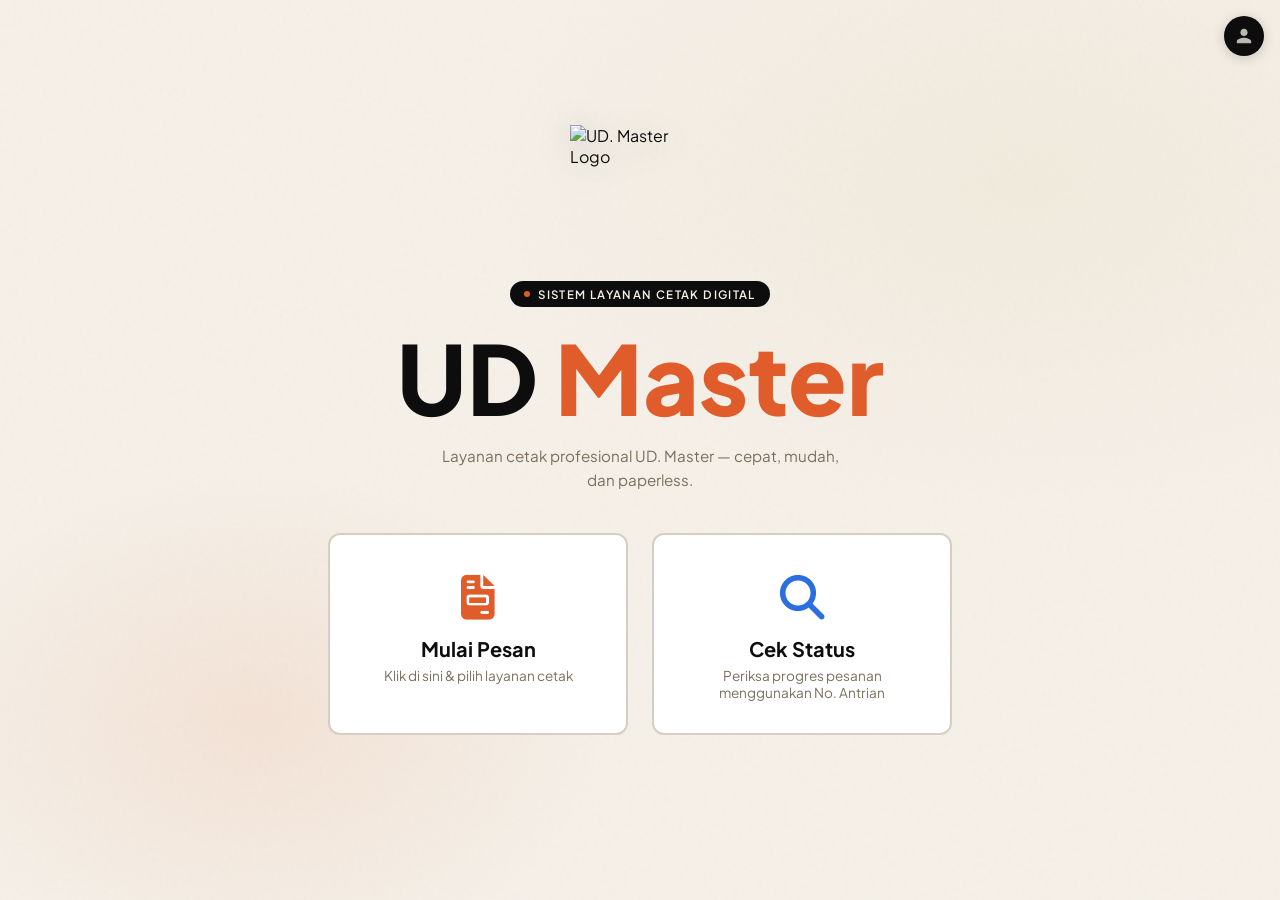
==== index.html @ c4a5b468 "Initial commit - Proyek yang Benar" ====
<!DOCTYPE html>
<html lang="id">
<head>
  <meta charset="UTF-8" />
  <meta name="viewport" content="width=device-width, initial-scale=1.0"/>
  <title>UD-Master</title>
  <link href="https://fonts.googleapis.com/css2?family=Plus+Jakarta+Sans:ital,wght@0,300;0,400;0,500;0,600;0,700;0,800;1,400&display=swap" rel="stylesheet"/>
  <link rel="stylesheet" href="assets/shared.css" />
  <link rel="stylesheet" href="https://cdnjs.cloudflare.com/ajax/libs/font-awesome/6.4.0/css/all.min.css" />
  <style>
    body {
      display: flex; flex-direction: column;
      align-items: center; justify-content: center;
      min-height: 100vh; overflow-y: auto;
      padding: 2.5rem 1.25rem 3rem;
      background:
        radial-gradient(ellipse 70% 60% at 80% 20%, #e8dfc855 0%, transparent 60%),
        radial-gradient(ellipse 50% 50% at 20% 80%, #e05c2a18 0%, transparent 55%),
        var(--paper);
    }
    .landing-logo {
      width: 140px; height: 140px; object-fit: contain;
      margin-bottom: 1rem;
      animation: fadeDown .5s ease both;
      filter: drop-shadow(0 4px 16px rgba(13,13,13,.18));
    }
    .landing-badge {
      display: inline-flex; align-items: center; gap: .5rem;
      background: var(--ink); color: var(--paper);
      font-size: .72rem; font-weight: 600;
      letter-spacing: .12em; text-transform: uppercase;
      padding: .35rem .9rem; border-radius: 999px;
      margin-bottom: 1.25rem;
      animation: fadeDown .6s .05s ease both;
    }
    .landing-badge span { width: 6px; height: 6px; background: var(--accent); border-radius: 50%; display: inline-block; }
    .landing-title {
      font-size: clamp(1.8rem, 10vw, 6rem);
      font-weight: 800; line-height: 1.05;
      text-align: center; margin-bottom: 1rem;
      animation: fadeDown .6s .1s ease both;
      width: 100%; padding: 0 1rem; word-break: break-word;
    }
    .landing-title em { color: var(--accent); font-style: normal; }
    .landing-sub {
      color: var(--muted); font-size: .95rem; text-align: center;
      max-width: 420px; line-height: 1.6; margin-bottom: 2.5rem;
      animation: fadeDown .6s .2s ease both; padding: 0 .5rem;
    }
    .customer-card {
      background: var(--white); border: 2px solid var(--border);
      border-radius: var(--r); padding: 2rem 2.5rem;
      cursor: pointer; transition: all .25s; text-align: center;
      max-width: 300px; width: 100%;
      position: relative; overflow: hidden;
      animation: fadeDown .6s .3s ease both;
    }
    .customer-card::after {
      content: ''; position: absolute; bottom: 0; left: 0; right: 0;
      height: 4px; background: var(--accent);
      transform: scaleX(0); transition: transform .3s;
    }
    .customer-card:hover { transform: translateY(-4px); box-shadow: var(--shadow); border-color: transparent; }
    .customer-card:hover::after { transform: scaleX(1); }
    .customer-card:active { transform: scale(0.98); }
    .customer-card .role-icon { font-size: 2.8rem; margin-bottom: .75rem; display: block; }
    .customer-card h3 { font-size: 1.25rem; font-weight: 700; margin-bottom: .4rem; }
    .customer-card p  { font-size: .85rem; color: var(--muted); }
  </style>
</head>
<body>

<!-- ADMIN FLOAT BUTTON -->
<button class="admin-float-btn" id="admin-float-btn" onclick="window.location.href='admin.html'" title="Admin" style="display:flex;">
  <svg viewBox="0 0 24 24" xmlns="http://www.w3.org/2000/svg">
    <path d="M12 12c2.7 0 4.8-2.1 4.8-4.8S14.7 2.4 12 2.4 7.2 4.5 7.2 7.2 9.3 12 12 12zm0 2.4c-3.2 0-9.6 1.6-9.6 4.8v2.4h19.2v-2.4c0-3.2-6.4-4.8-9.6-4.8z"/>
  </svg>
</button>

<img class="landing-logo" id="landing-logo" src="assets/Logo.png" alt="UD. Master Logo" />

<div class="landing-badge"><span></span> Sistem Layanan Cetak Digital</div>

<h1 class="landing-title">UD<em> Master</em></h1>

<p class="landing-sub">Layanan cetak profesional UD. Master — cepat, mudah, dan paperless.</p>

<div style="display:flex; gap:1.5rem; flex-wrap:wrap; justify-content:center; width:100%; max-width:640px; margin-bottom: 2rem;">
  <div class="customer-card" onclick="window.location.href='form1.html'">
    <span class="role-icon" style="color:var(--accent);"><i class="fa-solid fa-file-invoice"></i></span>
    <h3>Mulai Pesan</h3>
    <p>Klik di sini &amp; pilih layanan cetak</p>
  </div>
  <div class="customer-card" onclick="window.location.href='cek_status.html'">
    <span class="role-icon" style="color:var(--accent2);"><i class="fa-solid fa-magnifying-glass"></i></span>
    <h3>Cek Status</h3>
    <p>Periksa progres pesanan menggunakan No. Antrian</p>
  </div>
</div>

<script src="assets/shared.js"></script>
<script>
  // Set logo from shared constant
  document.getElementById('landing-logo').src = 'assets/Logo.png';
  // Bersihkan state lama kalau user mulai dari awal
  clearState();
</script>
</body>
</html>
---- assets/shared.css ----
/* ════════════════════════════════════════
   UD_MASTER — SHARED STYLES
   ════════════════════════════════════════ */
*, *::before, *::after { box-sizing: border-box; margin: 0; padding: 0; }
:root {
  --ink:    #0d0d0d;
  --paper:  #f5f0e8;
  --cream:  #ede8da;
  --accent: #e05c2a;
  --accent2:#2a6ee0;
  --muted:  #7a7060;
  --white:  #ffffff;
  --success:#1a9e5c;
  --border: #d4cfc0;
  --shadow: 0 4px 24px rgba(13,13,13,.10);
  --r: 12px;
}
html { scroll-behavior: smooth; }
body {
  font-family: 'Plus Jakarta Sans', sans-serif;
  background: var(--paper);
  color: var(--ink);
  min-height: 100vh;
  overflow-x: hidden;
}
body::before {
  content: '';
  position: fixed; inset: 0;
  background-image: url("data:image/svg+xml,%3Csvg viewBox='0 0 200 200' xmlns='http://www.w3.org/2000/svg'%3E%3Cfilter id='n'%3E%3CfeTurbulence type='fractalNoise' baseFrequency='0.9' numOctaves='4' stitchTiles='stitch'/%3E%3C/filter%3E%3Crect width='100%25' height='100%25' filter='url(%23n)' opacity='0.03'/%3E%3C/svg%3E");
  pointer-events: none; z-index: 0;
}
h1, h2, h3, .brand { font-family: 'Plus Jakarta Sans', sans-serif; }

/* ── HEADER ── */
.form-header {
  background: var(--ink);
  padding: 1rem 1.25rem;
  display: flex; align-items: center; justify-content: space-between;
  position: sticky; top: 0; z-index: 10;
}
.form-header .header-left { display: flex; align-items: center; gap: .75rem; }
.form-header .header-logo { width: 32px; height: 32px; object-fit: contain; }
.form-header .brand { color: var(--paper); font-size: 1.2rem; font-weight: 800; }
.form-header .brand span { color: var(--accent); }

/* Step indicator */
.step-indicator { display: flex; gap: .5rem; align-items: center; }
.step-dot {
  width: 8px; height: 8px; border-radius: 50%;
  background: rgba(245,240,232,.3);
  transition: all .3s;
}
.step-dot.active { background: var(--accent); width: 24px; border-radius: 4px; }
.step-dot.done   { background: var(--success); }

/* ── FORM BODY ── */
.form-body {
  flex: 1; padding: 1.5rem 1.25rem;
  max-width: 560px; width: 100%; margin: 0 auto;
}
@media (min-width: 480px) { .form-body { padding: 2rem; } }

.section-tag {
  font-size: .7rem; font-weight: 700;
  letter-spacing: .14em; text-transform: uppercase;
  color: var(--accent); margin-bottom: .5rem;
}
.section-title {
  font-size: 1.6rem; font-weight: 800;
  margin-bottom: 1.5rem; line-height: 1.1;
}

/* ── FIELDS ── */
.field { margin-bottom: 1.3rem; }
.field label {
  display: block; font-size: .82rem; font-weight: 500;
  color: var(--muted); margin-bottom: .45rem; letter-spacing: .03em;
}
.field input, .field select, .field textarea {
  width: 100%; background: var(--white);
  border: 2px solid var(--border); border-radius: 10px;
  padding: .85rem 1rem; font-family: 'Plus Jakarta Sans', sans-serif;
  font-size: .95rem; color: var(--ink);
  transition: border-color .2s, box-shadow .2s;
  appearance: none; outline: none;
}
.field input:focus, .field select:focus, .field textarea:focus {
  border-color: var(--accent);
  box-shadow: 0 0 0 4px rgba(224,92,42,.12);
}
.field textarea { resize: vertical; min-height: 90px; }

.select-wrap { position: relative; }
.select-wrap::after {
  content: '▾'; position: absolute; right: 1rem; top: 50%;
  transform: translateY(-50%); color: var(--muted);
  pointer-events: none; font-size: .85rem;
}

/* ── SERVICE CARDS ── */
.service-cards { display: grid; grid-template-columns: 1fr 1fr; gap: .85rem; }
.service-card {
  background: var(--white); border: 2px solid var(--border);
  border-radius: 12px; padding: 1.2rem 1rem;
  cursor: pointer; text-align: center; transition: all .2s;
  position: relative; user-select: none;
}
.service-card input[type="radio"] { position: absolute; opacity: 0; width: 0; height: 0; }
.service-card .svc-icon { font-size: 2rem; display: block; margin-bottom: .5rem; }
.service-card .svc-name { font-family: 'Plus Jakarta Sans', sans-serif; font-size: .95rem; font-weight: 700; display: block; margin-bottom: .2rem; }
.service-card .svc-sub  { font-size: .75rem; color: var(--muted); line-height: 1.4; }
.service-card:has(input:checked) { border-color: var(--accent); background: #fff5f2; box-shadow: 0 0 0 4px rgba(224,92,42,.10); }
.service-card:hover { transform: translateY(-2px); box-shadow: var(--shadow); }
.service-card:active { transform: scale(0.97); }

/* PRICE INFO BOX */
.price-info-box {
      background: linear-gradient(135deg, #fff5f2, #fff8f5);
      border: 2px solid rgba(224,92,42,.2); border-radius: 12px;
      padding: 1rem 1.2rem; margin-bottom: 1.3rem;
      font-size: .82rem; line-height: 1.7;
    }
    .price-info-box .pib-title {
      font-family: 'Plus Jakarta Sans', sans-serif; font-weight: 700; color: var(--accent);
      font-size: .9rem; margin-bottom: .5rem; display: flex; align-items: center; gap: .4rem;
    }
    .price-info-box .pib-row { display: flex; justify-content: space-between; gap: 1rem; color: var(--muted); }
    .price-info-box .pib-row strong { color: var(--ink); }
    .price-info-box .pib-note { margin-top: .5rem; color: var(--accent); font-size: .78rem; font-weight: 500; }


/* ── QTY ── */
.qty-control {
  display: flex; align-items: center;
  background: var(--white); border: 2px solid var(--border);
  border-radius: 10px; overflow: hidden;
  width: 100%; max-width: 260px;
}
.qty-btn {
  background: none; border: none; cursor: pointer;
  width: 48px; height: 48px; font-size: 1.4rem;
  color: var(--ink); transition: background .15s; flex-shrink: 0;
}
.qty-btn:hover { background: var(--cream); }
.qty-input {
  flex: 1; text-align: center;
  font-family: 'Plus Jakarta Sans', sans-serif; font-weight: 700; font-size: 1rem;
  border: none !important;
  border-left: 2px solid var(--border) !important;
  border-right: 2px solid var(--border) !important;
  border-radius: 0 !important; padding: 0 .6rem !important;
  line-height: 48px; height: 48px; outline: none;
  background: transparent; box-shadow: none !important;
}
.qty-input:focus { border-color: var(--border) !important; box-shadow: none !important; }
.qty-min-note { font-size: .75rem; color: var(--muted); margin-top: .4rem; }

/* ── COLOR CHECKS ── */
.color-checks { display: grid; grid-template-columns: 1fr 1fr; gap: .6rem; margin-top: .3rem; }
.color-check-item {
  display: flex; align-items: center; gap: .6rem;
  background: var(--white); border: 2px solid var(--border);
  border-radius: 10px; padding: .65rem .9rem;
  cursor: pointer; transition: all .2s; user-select: none;
}
.color-check-item input[type="checkbox"] { position: absolute; opacity: 0; width: 0; height: 0; }
.color-swatch { width: 22px; height: 22px; border-radius: 50%; flex-shrink: 0; border: 2px solid rgba(0,0,0,.12); }
.color-check-item .color-label { font-family: 'Plus Jakarta Sans', sans-serif; font-size: .88rem; font-weight: 700; }
.color-check-item:has(input:checked) { border-color: var(--accent); background: #fff5f2; box-shadow: 0 0 0 3px rgba(224,92,42,.10); }
.color-check-item:hover { transform: translateY(-1px); box-shadow: var(--shadow); }

/* ── UPLOAD ── */
.upload-area {
  border: 2px dashed var(--border); border-radius: 16px;
  background: var(--white); padding: 2rem 1.5rem;
  text-align: center; cursor: pointer;
  transition: all .3s cubic-bezier(0.4, 0, 0.2, 1); position: relative;
  box-shadow: 0 4px 12px rgba(13, 13, 13, 0.02);
}
.upload-area:hover, .upload-area.dragover { border-color: var(--accent); background: #fffbf9; box-shadow: 0 8px 24px rgba(224, 92, 42, 0.08); transform: translateY(-1px); }
.upload-area input[type="file"] { position: absolute; inset: 0; opacity: 0; cursor: pointer; width: 100%; height: 100%; }
.upload-icon { font-size: 2.2rem; margin-bottom: .6rem; display: block; transition: transform .3s ease; }
.upload-area:hover .upload-icon { transform: translateY(-4px) scale(1.05); }
.upload-label { display: block; font-family: 'Plus Jakarta Sans', sans-serif; font-weight: 700; font-size: .95rem; color: var(--accent); margin-bottom: .25rem; }
.upload-hint { font-size: .75rem; color: var(--muted); }
.file-list { margin-top: .75rem; display: flex; flex-direction: column; gap: .5rem; }
.file-item {
  display: flex; align-items: center; gap: .85rem;
  background: var(--white); border: 1.5px solid var(--border);
  border-radius: 12px; padding: .75rem 1.1rem;
  box-shadow: 0 4px 16px rgba(13, 13, 13, 0.03);
  margin-top: 0.65rem;
  animation: fadeUp .3s ease both;
  transition: all .25s ease;
}
.file-item:hover { border-color: var(--accent); transform: translateY(-1.5px); box-shadow: 0 8px 24px rgba(13, 13, 13, 0.06); }
.file-item-icon { font-size: 1.5rem; flex-shrink: 0; color: var(--accent2); }
.file-item-info { flex: 1; min-width: 0; }
.file-item-name { font-size: .88rem; font-weight: 600; color: var(--ink); white-space: nowrap; overflow: hidden; text-overflow: ellipsis; }
.file-item-size { font-size: .75rem; color: var(--muted); }
.file-item-remove {
  background: none; border: none; cursor: pointer;
  color: var(--muted); font-size: 1.1rem; padding: .25rem;
  border-radius: 4px; flex-shrink: 0; transition: color .15s;
}
.file-item-remove:hover { color: var(--accent); }

/* ── NAV BUTTONS ── */
.form-nav { display: flex; gap: .75rem; margin-top: 2rem; padding-bottom: 2rem; }
.btn-back {
  background: none; border: 2px solid var(--border);
  border-radius: 999px; padding: .75rem 1.4rem;
  font-family: 'Plus Jakarta Sans', sans-serif; font-weight: 700;
  cursor: pointer; color: var(--ink); transition: all .2s; white-space: nowrap;
}
.btn-back:hover { border-color: var(--ink); }
.btn-next {
  flex: 1; background: var(--accent); color: var(--white);
  border: none; border-radius: 999px; padding: .9rem 1.25rem;
  font-family: 'Plus Jakarta Sans', sans-serif; font-weight: 700;
  font-size: 1rem; cursor: pointer; transition: all .2s; letter-spacing: .02em;
}
.btn-next:hover { background: #c94e20; transform: scale(1.02); }
.btn-success { background: var(--success); }
.btn-success:hover { background: #157a47 !important; }

/* ── SUMMARY CARD ── */
.summary-card {
  background: var(--ink); color: var(--paper);
  border-radius: var(--r); padding: 1.25rem; margin-bottom: 1.5rem;
}
.summary-row {
  display: flex; justify-content: space-between;
  padding: .55rem 0; border-bottom: 1px solid rgba(245,240,232,.1);
  font-size: .88rem; gap: .5rem;
}
.summary-row:last-child { border-bottom: none; }
.summary-row .key { color: rgba(245,240,232,.55); flex-shrink: 0; }
.summary-row .val { font-weight: 500; text-align: right; word-break: break-word; }
.summary-total {
  display: flex; justify-content: space-between;
  margin-top: 1rem; padding-top: 1rem;
  border-top: 2px solid rgba(245,240,232,.2);
  font-family: 'Plus Jakarta Sans', sans-serif; font-weight: 800; font-size: 1.2rem;
}
.summary-total .price { color: var(--accent); }

/* PENGIRIMAN */
.delivery-cards { display: grid; grid-template-columns: 1fr 1fr; gap: .75rem; }
.delivery-card {
background: var(--white); border: 2px solid var(--border); border-radius: 12px;
      padding: 1rem; cursor: pointer; text-align: center; transition: all .2s; position: relative;
    }
    .delivery-card input { position: absolute; opacity: 0; width: 0; height: 0; }
    .delivery-card .dc-icon { font-size: 1.8rem; display: block; margin-bottom: .4rem; }
    .delivery-card .dc-name { font-family: 'Plus Jakarta Sans', sans-serif; font-size: .9rem; font-weight: 700; margin-bottom: .2rem; }
    .delivery-card .dc-sub { font-size: .75rem; color: var(--muted); }
    .delivery-card:has(input:checked) { border-color: var(--accent2); background: #f2f7ff; box-shadow: 0 0 0 4px rgba(42,110,224,.1); }
    .delivery-card:hover { transform: translateY(-2px); box-shadow: var(--shadow); }

/* ── PAY PILLS ── */
.pay-options { display: flex; flex-direction: column; gap: .85rem; }
@media (min-width: 400px) { .pay-options { flex-direction: row; } }
.pay-pill {
  flex: 1; background: var(--white); border: 2px solid var(--border);
  border-radius: 12px; padding: 1rem 1.25rem;
  cursor: pointer; transition: all .2s; text-align: center;
  position: relative; min-height: 80px;
  display: flex; flex-direction: column; align-items: center; justify-content: center;
}
.pay-pill input { position: absolute; opacity: 0; width: 0; height: 0; }
.pay-pill .pill-icon { font-size: 1.8rem; margin-bottom: .4rem; display: block; }
.pay-pill .pill-label { font-family: 'Plus Jakarta Sans', sans-serif; font-size: .95rem; font-weight: 700; }
.pay-pill .pill-sub   { font-size: .78rem; color: var(--muted); margin-top: .2rem; }
.pay-pill:has(input:checked) { border-color: var(--accent); background: #fff5f2; box-shadow: 0 0 0 4px rgba(224,92,42,.10); }
.pay-pill:active { transform: scale(0.98); }

/* ── QRIS ── */
.qris-box {
  display: none; background: var(--white); border: 2px solid var(--border);
  border-radius: var(--r); padding: 1.5rem; text-align: center; margin-top: 1rem;
}
.qris-box.show { display: block; }
.qris-placeholder {
  width: 140px; height: 140px; margin: 0 auto 1rem;
  background: repeating-conic-gradient(var(--ink) 0% 25%, var(--white) 0% 50%) 0 0 / 10px 10px;
  border-radius: 8px;
}
.qris-box p { font-size: .82rem; color: var(--muted); }

/* ── ADMIN FLOAT BTN ── */
.admin-float-btn {
  position: fixed; top: 1rem; right: 1rem; z-index: 999;
  width: 40px; height: 40px; border-radius: 50%;
  background: var(--ink); border: 2px solid rgba(13,13,13,.15);
  cursor: pointer; display: none; align-items: center; justify-content: center;
  transition: all .22s; box-shadow: 0 2px 12px rgba(13,13,13,.18);
}
.admin-float-btn:hover { background: var(--accent2); border-color: var(--accent2); transform: scale(1.08); }
.admin-float-btn svg { width: 18px; height: 18px; fill: rgba(245,240,232,.75); }
.admin-float-btn:hover svg { fill: #fff; }

/* ── ANIMATIONS ── */
@keyframes fadeDown { from { opacity: 0; transform: translateY(-20px); } to { opacity: 1; transform: translateY(0); } }
@keyframes fadeUp   { from { opacity: 0; transform: translateY(16px); }  to { opacity: 1; transform: translateY(0); } }
@keyframes pop-in   { from { opacity: 0; transform: scale(.5); } to { opacity: 1; transform: scale(1); } }
@keyframes pulse-border { 0%, 100% { box-shadow: 0 0 0 0 rgba(224,92,42,0); } 50% { box-shadow: 0 0 0 12px rgba(224,92,42,.2); } }
@keyframes scan-sweep { 0%, 100% { top: 16px; } 50% { top: calc(100% - 18px); } }
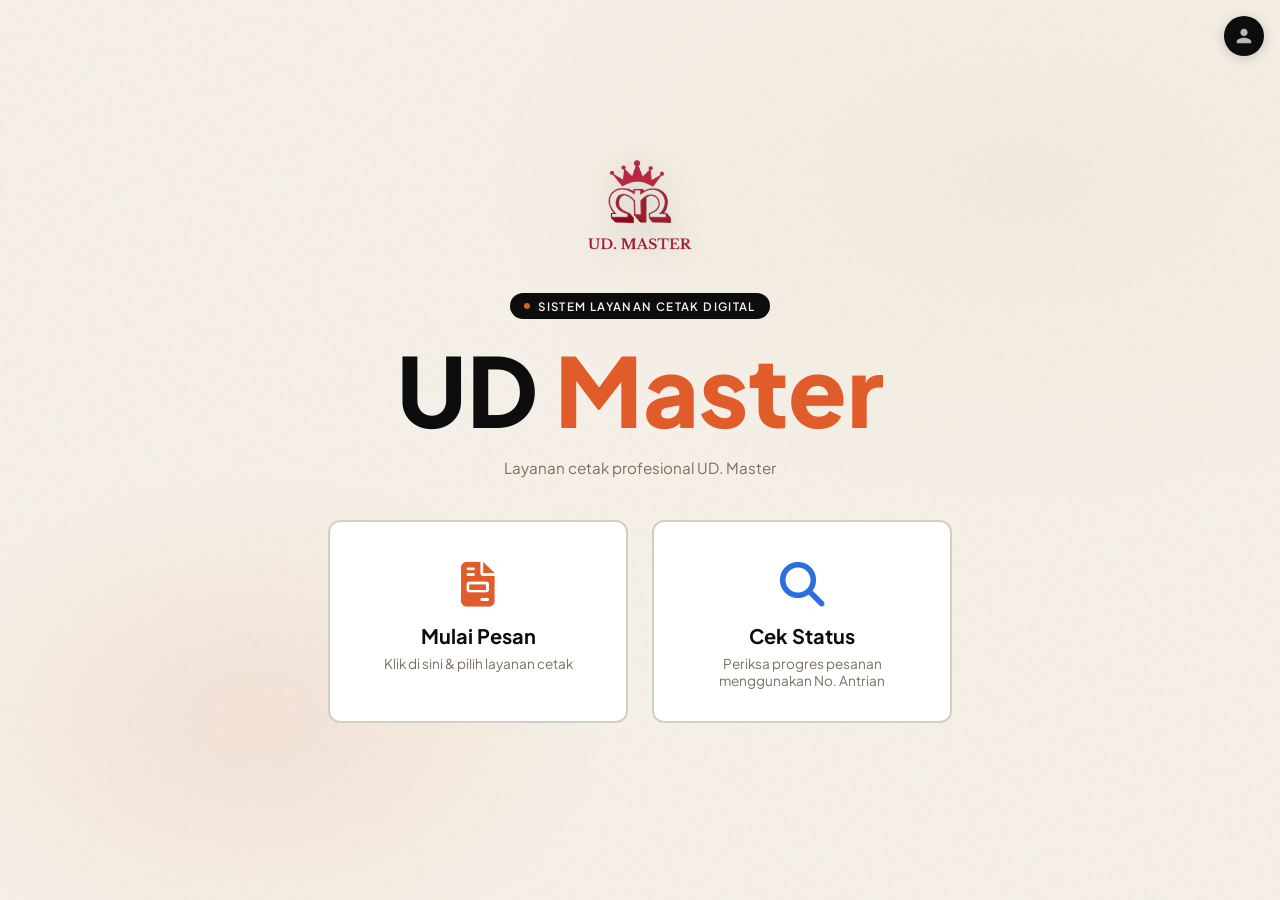
==== commit 635be80b: "feat: implement backend API for order management and centralize shared CSS/JS assets." ====
--- a/index.html
+++ b/index.html
@@ -77,13 +77,13 @@
   </svg>
 </button>
 
-<img class="landing-logo" id="landing-logo" src="assets/Logo.png" alt="UD. Master Logo" />
+<img class="landing-logo" id="landing-logo" src="assets/logo.png" alt="UD. Master Logo" />
 
 <div class="landing-badge"><span></span> Sistem Layanan Cetak Digital</div>
 
 <h1 class="landing-title">UD<em> Master</em></h1>
 
-<p class="landing-sub">Layanan cetak profesional UD. Master — cepat, mudah, dan paperless.</p>
+<p class="landing-sub">Layanan cetak profesional UD. Master</p>
 
 <div style="display:flex; gap:1.5rem; flex-wrap:wrap; justify-content:center; width:100%; max-width:640px; margin-bottom: 2rem;">
   <div class="customer-card" onclick="window.location.href='form1.html'">
@@ -101,7 +101,7 @@
 <script src="assets/shared.js"></script>
 <script>
   // Set logo from shared constant
-  document.getElementById('landing-logo').src = 'assets/Logo.png';
+  document.getElementById('landing-logo').src = 'assets/logo.png';
   // Bersihkan state lama kalau user mulai dari awal
   clearState();
 </script>
--- a/assets/shared.css
+++ b/assets/shared.css
@@ -44,14 +44,70 @@
 .form-header .brand span { color: var(--accent); }
 
 /* Step indicator */
-.step-indicator { display: flex; gap: .5rem; align-items: center; }
+.step-indicator {
+  display: flex;
+  align-items: center;
+  gap: 0.35rem;
+}
+.step-indicator-item {
+  display: flex;
+  align-items: center;
+  gap: 0.4rem;
+}
 .step-dot {
-  width: 8px; height: 8px; border-radius: 50%;
-  background: rgba(245,240,232,.3);
+  width: 22px;
+  height: 22px;
+  border-radius: 50%;
+  background: rgba(245,240,232,.15);
+  color: rgba(245,240,232,.5);
+  font-size: 0.72rem;
+  font-weight: 700;
+  display: flex;
+  align-items: center;
+  justify-content: center;
   transition: all .3s;
-}
-.step-dot.active { background: var(--accent); width: 24px; border-radius: 4px; }
-.step-dot.done   { background: var(--success); }
+  flex-shrink: 0;
+}
+.step-dot.active {
+  background: var(--accent);
+  color: var(--white);
+  box-shadow: 0 0 10px rgba(224,92,42,.4);
+}
+.step-dot.done {
+  background: var(--success);
+  color: var(--white);
+}
+.step-indicator-label {
+  font-size: 0.75rem;
+  font-weight: 600;
+  color: rgba(245,240,232,0.4);
+  white-space: nowrap;
+  transition: color 0.3s;
+}
+.step-indicator-item.active .step-indicator-label {
+  color: var(--paper);
+  font-weight: 700;
+}
+.step-indicator-line {
+  width: 16px;
+  height: 2px;
+  background: rgba(245,240,232,0.15);
+  flex-shrink: 0;
+}
+@media (max-width: 580px) {
+  .step-indicator-label {
+    display: none;
+  }
+  .step-indicator-item.active .step-indicator-label {
+    display: inline-block;
+    max-width: 75px;
+    overflow: hidden;
+    text-overflow: ellipsis;
+  }
+  .step-indicator-line {
+    width: 8px;
+  }
+}
 
 /* ── FORM BODY ── */
 .form-body {
@@ -305,4 +361,477 @@
 @keyframes fadeUp   { from { opacity: 0; transform: translateY(16px); }  to { opacity: 1; transform: translateY(0); } }
 @keyframes pop-in   { from { opacity: 0; transform: scale(.5); } to { opacity: 1; transform: scale(1); } }
 @keyframes pulse-border { 0%, 100% { box-shadow: 0 0 0 0 rgba(224,92,42,0); } 50% { box-shadow: 0 0 0 12px rgba(224,92,42,.2); } }
-@keyframes scan-sweep { 0%, 100% { top: 16px; } 50% { top: calc(100% - 18px); } }+@keyframes scan-sweep { 0%, 100% { top: 16px; } 50% { top: calc(100% - 18px); } }
+
+/* Qty Warnings */
+.qty-below-min-warn {
+  display: none;
+  background: rgba(224, 92, 42, 0.08);
+  border: 1px solid rgba(224, 92, 42, 0.25);
+  color: var(--accent);
+  padding: 0.85rem 1rem;
+  border-radius: 8px;
+  font-size: 0.82rem;
+  margin-top: 0.8rem;
+  align-items: center;
+  gap: 0.5rem;
+  animation: fadeUp 0.3s ease both;
+}
+.below-min-note {
+  display: none;
+  background: rgba(224, 92, 42, 0.12);
+  border: 1px solid rgba(224, 92, 42, 0.3);
+  color: var(--paper);
+  padding: 0.85rem 1rem;
+  border-radius: 8px;
+  font-size: 0.82rem;
+  margin-top: 1rem;
+  align-items: center;
+  gap: 0.5rem;
+  animation: fadeUp 0.3s ease both;
+}
+
+/* Premium SweetAlert2 Slide & Bounce Animations */
+@keyframes swalSlideIn {
+  from {
+    opacity: 0;
+    transform: scale3d(0.9, 0.9, 1) translate3d(0, 30px, 0);
+  }
+  to {
+    opacity: 1;
+    transform: scale3d(1, 1, 1) translate3d(0, 0, 0);
+  }
+}
+@keyframes swalSlideOut {
+  from {
+    opacity: 1;
+    transform: scale3d(1, 1, 1) translate3d(0, 0, 0);
+  }
+  to {
+    opacity: 0;
+    transform: scale3d(0.9, 0.9, 1) translate3d(0, 30px, 0);
+  }
+}
+.swal2-show {
+  animation: swalSlideIn 0.28s cubic-bezier(0.34, 1.56, 0.64, 1) forwards !important;
+}
+.swal2-hide {
+  animation: swalSlideOut 0.2s cubic-bezier(0.36, 0.07, 0.19, 0.97) forwards !important;
+}
+.swal2-popup {
+  border: 1px solid rgba(245, 240, 232, 0.08) !important;
+  border-radius: 20px !important;
+  box-shadow: 0 24px 54px rgba(0, 0, 0, 0.6) !important;
+}
+
+/* Static live price estimation box */
+.price-estimate-box {
+  background: var(--white);
+  border: 2px solid var(--border);
+  border-radius: 12px;
+  padding: 0.85rem 1.25rem;
+  margin-top: 1.5rem;
+  margin-bottom: 1.5rem;
+  box-shadow: var(--shadow);
+  display: none;
+  animation: fadeUp 0.3s ease both;
+}
+.price-estimate-box.show {
+  display: block;
+}
+.psb-content {
+  display: flex;
+  justify-content: space-between;
+  align-items: center;
+}
+.psb-info {
+  display: flex;
+  flex-direction: column;
+}
+.psb-label {
+  font-size: 0.68rem;
+  color: var(--muted);
+  font-weight: 700;
+  text-transform: uppercase;
+  letter-spacing: 0.05em;
+}
+.psb-val {
+  font-size: 1.2rem;
+  font-weight: 800;
+  color: var(--success);
+}
+.psb-detail {
+  font-size: 0.75rem;
+  font-weight: 700;
+  color: var(--ink);
+  background: var(--cream);
+  padding: 0.35rem 0.75rem;
+  border-radius: 20px;
+  border: 1px solid var(--border);
+}
+
+/* Premium Large File Preview Card Layout */
+.file-item-card {
+  display: flex;
+  align-items: center;
+  gap: 1rem;
+  background: var(--white);
+  border: 2px solid var(--border);
+  border-radius: 12px;
+  padding: 0.75rem 1rem;
+  margin-top: 0.75rem;
+  box-shadow: var(--shadow);
+  animation: fadeUp 0.3s ease both;
+  position: relative;
+  transition: border-color 0.2s, box-shadow 0.2s;
+}
+.file-item-card:hover {
+  border-color: var(--accent);
+  box-shadow: 0 6px 20px rgba(13, 13, 13, 0.05);
+}
+.file-item-card-preview {
+  width: 120px;
+  height: 120px;
+  border-radius: 12px;
+  border: 1.5px solid var(--border);
+  background: #f5f5f5;
+  display: flex;
+  align-items: center;
+  justify-content: center;
+  overflow: hidden;
+  flex-shrink: 0;
+  transition: all 0.2s;
+}
+.file-item-card-preview i {
+  font-size: 3.2rem;
+  color: #37474f;
+  transition: transform 0.2s;
+}
+.file-item-card:hover .file-item-card-preview i {
+  transform: scale(1.1);
+}
+.file-item-card-preview img {
+  width: 100%;
+  height: 100%;
+  object-fit: cover;
+}
+
+/* Document Format Specific Stepper Styles */
+.file-item-card-preview.ext-pdf { background: #ffebee; border-color: #ffcdd2; }
+.file-item-card-preview.ext-pdf i { color: #c62828; }
+
+.file-item-card-preview.ext-doc, .file-item-card-preview.ext-docx { background: #e3f2fd; border-color: #bbdefb; }
+.file-item-card-preview.ext-doc i, .file-item-card-preview.ext-docx i { color: #1565c0; }
+
+.file-item-card-preview.ext-xls, .file-item-card-preview.ext-xlsx { background: #e8f5e9; border-color: #c8e6c9; }
+.file-item-card-preview.ext-xls i, .file-item-card-preview.ext-xlsx i { color: #2e7d32; }
+
+.file-item-card-preview.ext-ppt, .file-item-card-preview.ext-pptx { background: #fff3e0; border-color: #ffe0b2; }
+.file-item-card-preview.ext-ppt i, .file-item-card-preview.ext-pptx i { color: #d84315; }
+
+.file-item-card-preview.ext-img { background: #f3e5f5; border-color: #e1bee7; }
+.file-item-card-info {
+  flex: 1;
+  min-width: 0;
+}
+.file-item-card-name {
+  font-weight: 700;
+  font-size: 0.95rem;
+  color: var(--ink);
+  white-space: nowrap;
+  overflow: hidden;
+  text-overflow: ellipsis;
+}
+.file-item-card-size {
+  font-size: 0.82rem;
+  color: var(--muted);
+  margin-top: 0.25rem;
+}
+.file-item-card-remove {
+  background: rgba(0, 0, 0, 0.04);
+  border: none;
+  width: 32px;
+  height: 32px;
+  border-radius: 50%;
+  display: flex;
+  align-items: center;
+  justify-content: center;
+  cursor: pointer;
+  color: var(--muted);
+  font-weight: bold;
+  transition: all 0.2s;
+}
+.file-item-card-remove:hover {
+  background: rgba(224, 92, 42, 0.1);
+  color: var(--accent);
+}
+
+/* Premium Horizontal File Card Layout */
+.file-item-card-premium {
+  display: flex;
+  align-items: center;
+  gap: 1.25rem;
+  background: var(--white);
+  border: 2px solid var(--border);
+  border-radius: 16px;
+  padding: 1rem 1.25rem;
+  margin-top: 0.75rem;
+  box-shadow: var(--shadow);
+  animation: fadeUp 0.3s ease both;
+  position: relative;
+  transition: border-color 0.2s, box-shadow 0.2s;
+  width: 100%;
+}
+.file-item-card-premium:hover {
+  border-color: var(--accent);
+  box-shadow: 0 8px 24px rgba(13, 13, 13, 0.06);
+}
+.file-item-card-premium .file-item-card-preview-wrap {
+  width: 90px;
+  height: 90px;
+  border-radius: 12px;
+  overflow: hidden;
+  border: 1.5px solid var(--border);
+  display: flex;
+  align-items: center;
+  justify-content: center;
+  background: #fbfbfb;
+  flex-shrink: 0;
+}
+.file-item-card-premium .file-item-card-preview-wrap img {
+  width: 100%;
+  height: 100%;
+  display: block;
+  object-fit: cover;
+}
+.file-item-card-premium .file-item-card-info {
+  flex: 1;
+  min-width: 0;
+  display: flex;
+  flex-direction: column;
+  align-items: flex-start;
+  gap: 0.2rem;
+}
+.file-item-card-premium .file-item-card-name {
+  font-weight: 700;
+  font-size: 0.92rem;
+  color: var(--ink);
+  white-space: nowrap;
+  overflow: hidden;
+  text-overflow: ellipsis;
+  width: 100%;
+}
+.file-item-card-premium .file-item-card-size {
+  font-size: 0.78rem;
+  color: var(--muted);
+}
+.file-item-card-premium .btn-preview-trigger {
+  background: var(--white);
+  border: 2px solid var(--border);
+  border-radius: 20px;
+  padding: 0.35rem 0.85rem;
+  font-family: 'Plus Jakarta Sans', sans-serif;
+  font-weight: 700;
+  font-size: 0.78rem;
+  color: var(--ink);
+  cursor: pointer;
+  transition: all 0.2s;
+  display: inline-flex;
+  align-items: center;
+  gap: 0.35rem;
+  margin-top: 0.4rem;
+}
+.file-item-card-premium .btn-preview-trigger:hover {
+  border-color: var(--accent2);
+  color: var(--accent2);
+  background: #f2f7ff;
+}
+.file-item-card-premium .file-item-card-remove {
+  background: rgba(0, 0, 0, 0.04);
+  border: none;
+  width: 32px;
+  height: 32px;
+  border-radius: 50%;
+  display: flex;
+  align-items: center;
+  justify-content: center;
+  cursor: pointer;
+  color: var(--muted);
+  font-weight: bold;
+  transition: all 0.2s;
+  flex-shrink: 0;
+}
+.file-item-card-premium .file-item-card-remove:hover {
+  background: rgba(224, 92, 42, 0.1);
+  color: var(--accent);
+}
+
+/* Premium Preview Modal Styles */
+.preview-modal {
+  position: fixed;
+  inset: 0;
+  background: rgba(13, 13, 13, 0.75);
+  backdrop-filter: blur(8px);
+  display: none;
+  align-items: center;
+  justify-content: center;
+  z-index: 2000;
+  padding: 1.5rem;
+  opacity: 0;
+  transition: opacity 0.3s ease;
+}
+.preview-modal.show {
+  display: flex;
+  opacity: 1;
+}
+.preview-modal-content {
+  background: var(--white);
+  border-radius: 20px;
+  max-width: 640px;
+  width: 100%;
+  max-height: 85vh;
+  display: flex;
+  flex-direction: column;
+  box-shadow: 0 24px 64px rgba(0, 0, 0, 0.3);
+  position: relative;
+  overflow: hidden;
+  transform: scale(0.9);
+  transition: transform 0.3s cubic-bezier(0.34, 1.56, 0.64, 1);
+}
+.preview-modal.show .preview-modal-content {
+  transform: scale(1);
+}
+.preview-modal-header {
+  padding: 1rem 1.5rem;
+  border-bottom: 1px solid var(--border);
+  display: flex;
+  align-items: center;
+  justify-content: space-between;
+}
+.preview-modal-title {
+  font-family: 'Plus Jakarta Sans', sans-serif;
+  font-weight: 800;
+  font-size: 1.1rem;
+  color: var(--ink);
+  white-space: nowrap;
+  overflow: hidden;
+  text-overflow: ellipsis;
+  max-width: 80%;
+}
+.preview-modal-close {
+  background: rgba(0, 0, 0, 0.05);
+  border: none;
+  width: 32px;
+  height: 32px;
+  border-radius: 50%;
+  cursor: pointer;
+  display: flex;
+  align-items: center;
+  justify-content: center;
+  font-weight: bold;
+  color: var(--muted);
+  transition: all 0.2s;
+}
+.preview-modal-close:hover {
+  background: rgba(224, 92, 42, 0.1);
+  color: var(--accent);
+}
+.preview-modal-body {
+  padding: 1.5rem;
+  overflow-y: auto;
+  display: flex;
+  align-items: center;
+  justify-content: center;
+  flex: 1;
+  background: #fbfbfb;
+}
+.preview-modal-body img {
+  max-width: 100%;
+  max-height: 58vh;
+  object-fit: contain;
+  border-radius: 8px;
+  box-shadow: 0 4px 12px rgba(0,0,0,0.1);
+}
+.preview-modal-body iframe {
+  width: 100%;
+  height: 58vh;
+  border: 1px solid var(--border);
+  border-radius: 8px;
+  background: #fff;
+}
+.preview-doc-card {
+  background: var(--white);
+  border: 2px solid var(--border);
+  border-radius: 16px;
+  padding: 2.5rem 2rem;
+  text-align: center;
+  max-width: 400px;
+  width: 100%;
+  box-shadow: var(--shadow);
+}
+.preview-doc-card i {
+  font-size: 4.5rem;
+  margin-bottom: 1.5rem;
+  display: block;
+}
+.preview-doc-card .doc-title {
+  font-weight: 800;
+  font-size: 1.25rem;
+  color: var(--ink);
+  margin-bottom: 0.5rem;
+  word-break: break-all;
+}
+.preview-doc-card .doc-meta {
+  font-size: 0.88rem;
+  color: var(--muted);
+  margin-bottom: 1.5rem;
+}
+.preview-doc-card .doc-badge {
+  display: inline-flex;
+  align-items: center;
+  gap: 0.4rem;
+  font-weight: 700;
+  font-size: 0.82rem;
+  color: var(--success);
+  background: rgba(26, 158, 92, 0.08);
+  border: 1px solid rgba(26, 158, 92, 0.2);
+  padding: 0.5rem 1rem;
+  border-radius: 20px;
+}
+
+/* Mobile responsive adjustments */
+@media (max-width: 580px) {
+  .file-item-card-premium {
+    gap: 0.85rem;
+    padding: 0.85rem;
+  }
+  .file-item-card-premium .file-item-card-preview-wrap {
+    width: 72px;
+    height: 72px;
+    border-radius: 10px;
+  }
+  .file-item-card-premium .file-item-card-name {
+    font-size: 0.85rem;
+  }
+  .file-item-card-premium .file-item-card-size {
+    font-size: 0.72rem;
+  }
+  .file-item-card-premium .btn-preview-trigger {
+    font-size: 0.72rem;
+    padding: 0.3rem 0.7rem;
+  }
+  .preview-modal {
+    padding: 0.75rem;
+  }
+  .preview-modal-content {
+    max-height: 90vh;
+    border-radius: 16px;
+  }
+  .preview-modal-body {
+    padding: 1rem;
+  }
+  .preview-modal-body iframe, .preview-modal-body img {
+    height: 52vh;
+    max-height: 52vh;
+  }
+}
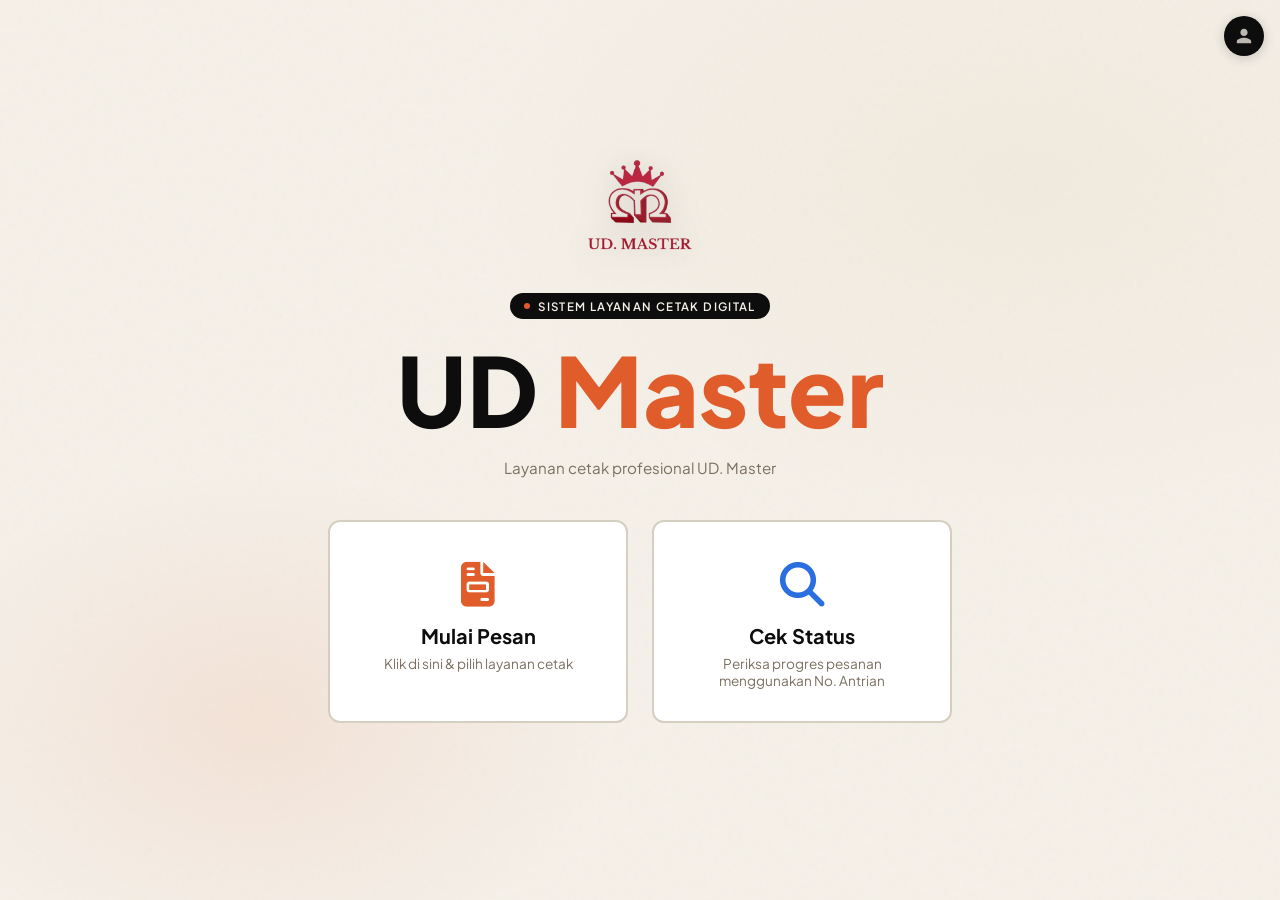
==== commit ec3f944b: "chore: append cache-busting version query strings to asset file imports" ====
--- a/index.html
+++ b/index.html
@@ -5,7 +5,7 @@
   <meta name="viewport" content="width=device-width, initial-scale=1.0"/>
   <title>UD-Master</title>
   <link href="https://fonts.googleapis.com/css2?family=Plus+Jakarta+Sans:ital,wght@0,300;0,400;0,500;0,600;0,700;0,800;1,400&display=swap" rel="stylesheet"/>
-  <link rel="stylesheet" href="assets/shared.css" />
+  <link rel="stylesheet" href="assets/shared.css?v=1.0.2" />
   <link rel="stylesheet" href="https://cdnjs.cloudflare.com/ajax/libs/font-awesome/6.4.0/css/all.min.css" />
   <style>
     body {
@@ -66,6 +66,26 @@
     .customer-card .role-icon { font-size: 2.8rem; margin-bottom: .75rem; display: block; }
     .customer-card h3 { font-size: 1.25rem; font-weight: 700; margin-bottom: .4rem; }
     .customer-card p  { font-size: .85rem; color: var(--muted); }
+    /* WHATSAPP FLOAT BUTTON */
+    .wa-float-btn {
+      position: fixed; bottom: 2rem; right: 2rem; z-index: 999;
+      width: 60px; height: 60px; border-radius: 50%;
+      background: #25d366; color: #fff;
+      display: flex; align-items: center; justify-content: center;
+      font-size: 2rem; box-shadow: 0 4px 16px rgba(37, 211, 102, 0.3);
+      cursor: pointer; transition: all 0.25s cubic-bezier(0.34, 1.56, 0.64, 1);
+      border: none; outline: none;
+      text-decoration: none;
+    }
+    .wa-float-btn:hover {
+      transform: scale(1.1) translateY(-4px);
+      box-shadow: 0 8px 24px rgba(37, 211, 102, 0.45);
+      background: #20ba5a;
+      color: #fff;
+    }
+    .wa-float-btn:active {
+      transform: scale(0.95);
+    }
   </style>
 </head>
 <body>
@@ -98,12 +118,30 @@
   </div>
 </div>
 
-<script src="assets/shared.js"></script>
+<!-- WHATSAPP FLOAT BUTTON -->
+<a class="wa-float-btn" id="wa-float-btn" href="#" target="_blank" title="Hubungi Kami via WhatsApp" style="display: none;">
+  <i class="fa-brands fa-whatsapp"></i>
+</a>
+
+<script src="assets/shared.js?v=1.0.2"></script>
 <script>
   // Set logo from shared constant
   document.getElementById('landing-logo').src = 'assets/logo.png';
   // Bersihkan state lama kalau user mulai dari awal
   clearState();
+
+  // Load WhatsApp number dynamically from settings
+  fetch('api/settings.php')
+    .then(r => r.json())
+    .then(res => {
+      if (res.success && res.data && res.data.wa_number) {
+        const waNumber = res.data.wa_number;
+        const btn = document.getElementById('wa-float-btn');
+        btn.href = `https://wa.me/${waNumber}?text=Halo%20UD.%20Master%2C%20saya%20ingin%20bertanya%20mengenai%20layanan%20cetak...`;
+        btn.style.display = 'flex';
+      }
+    })
+    .catch(e => console.error('Gagal mengambil pengaturan WA float button:', e));
 </script>
 </body>
 </html>
--- a/assets/shared.css
+++ b/assets/shared.css
@@ -2,6 +2,9 @@
    UD_MASTER — SHARED STYLES
    ════════════════════════════════════════ */
 *, *::before, *::after { box-sizing: border-box; margin: 0; padding: 0; }
+body, html, input, select, textarea, button, a, span, div, h1, h2, h3, h4, h5, h6, label, table, tr, td, th {
+  font-family: 'Plus Jakarta Sans';
+}
 :root {
   --ink:    #0d0d0d;
   --paper:  #f5f0e8;
@@ -17,7 +20,7 @@
 }
 html { scroll-behavior: smooth; }
 body {
-  font-family: 'Plus Jakarta Sans', sans-serif;
+  font-family: 'Plus Jakarta Sans';
   background: var(--paper);
   color: var(--ink);
   min-height: 100vh;
@@ -29,7 +32,7 @@
   background-image: url("data:image/svg+xml,%3Csvg viewBox='0 0 200 200' xmlns='http://www.w3.org/2000/svg'%3E%3Cfilter id='n'%3E%3CfeTurbulence type='fractalNoise' baseFrequency='0.9' numOctaves='4' stitchTiles='stitch'/%3E%3C/filter%3E%3Crect width='100%25' height='100%25' filter='url(%23n)' opacity='0.03'/%3E%3C/svg%3E");
   pointer-events: none; z-index: 0;
 }
-h1, h2, h3, .brand { font-family: 'Plus Jakarta Sans', sans-serif; }
+h1, h2, h3, .brand { font-family: 'Plus Jakarta Sans'; }
 
 /* ── HEADER ── */
 .form-header {
@@ -135,7 +138,7 @@
 .field input, .field select, .field textarea {
   width: 100%; background: var(--white);
   border: 2px solid var(--border); border-radius: 10px;
-  padding: .85rem 1rem; font-family: 'Plus Jakarta Sans', sans-serif;
+  padding: .85rem 1rem; font-family: 'Plus Jakarta Sans';
   font-size: .95rem; color: var(--ink);
   transition: border-color .2s, box-shadow .2s;
   appearance: none; outline: none;
@@ -163,7 +166,7 @@
 }
 .service-card input[type="radio"] { position: absolute; opacity: 0; width: 0; height: 0; }
 .service-card .svc-icon { font-size: 2rem; display: block; margin-bottom: .5rem; }
-.service-card .svc-name { font-family: 'Plus Jakarta Sans', sans-serif; font-size: .95rem; font-weight: 700; display: block; margin-bottom: .2rem; }
+.service-card .svc-name { font-family: 'Plus Jakarta Sans'; font-size: .95rem; font-weight: 700; display: block; margin-bottom: .2rem; }
 .service-card .svc-sub  { font-size: .75rem; color: var(--muted); line-height: 1.4; }
 .service-card:has(input:checked) { border-color: var(--accent); background: #fff5f2; box-shadow: 0 0 0 4px rgba(224,92,42,.10); }
 .service-card:hover { transform: translateY(-2px); box-shadow: var(--shadow); }
@@ -177,7 +180,7 @@
       font-size: .82rem; line-height: 1.7;
     }
     .price-info-box .pib-title {
-      font-family: 'Plus Jakarta Sans', sans-serif; font-weight: 700; color: var(--accent);
+      font-family: 'Plus Jakarta Sans'; font-weight: 700; color: var(--accent);
       font-size: .9rem; margin-bottom: .5rem; display: flex; align-items: center; gap: .4rem;
     }
     .price-info-box .pib-row { display: flex; justify-content: space-between; gap: 1rem; color: var(--muted); }
@@ -200,7 +203,7 @@
 .qty-btn:hover { background: var(--cream); }
 .qty-input {
   flex: 1; text-align: center;
-  font-family: 'Plus Jakarta Sans', sans-serif; font-weight: 700; font-size: 1rem;
+  font-family: 'Plus Jakarta Sans'; font-weight: 700; font-size: 1rem;
   border: none !important;
   border-left: 2px solid var(--border) !important;
   border-right: 2px solid var(--border) !important;
@@ -221,7 +224,7 @@
 }
 .color-check-item input[type="checkbox"] { position: absolute; opacity: 0; width: 0; height: 0; }
 .color-swatch { width: 22px; height: 22px; border-radius: 50%; flex-shrink: 0; border: 2px solid rgba(0,0,0,.12); }
-.color-check-item .color-label { font-family: 'Plus Jakarta Sans', sans-serif; font-size: .88rem; font-weight: 700; }
+.color-check-item .color-label { font-family: 'Plus Jakarta Sans'; font-size: .88rem; font-weight: 700; }
 .color-check-item:has(input:checked) { border-color: var(--accent); background: #fff5f2; box-shadow: 0 0 0 3px rgba(224,92,42,.10); }
 .color-check-item:hover { transform: translateY(-1px); box-shadow: var(--shadow); }
 
@@ -237,7 +240,7 @@
 .upload-area input[type="file"] { position: absolute; inset: 0; opacity: 0; cursor: pointer; width: 100%; height: 100%; }
 .upload-icon { font-size: 2.2rem; margin-bottom: .6rem; display: block; transition: transform .3s ease; }
 .upload-area:hover .upload-icon { transform: translateY(-4px) scale(1.05); }
-.upload-label { display: block; font-family: 'Plus Jakarta Sans', sans-serif; font-weight: 700; font-size: .95rem; color: var(--accent); margin-bottom: .25rem; }
+.upload-label { display: block; font-family: 'Plus Jakarta Sans'; font-weight: 700; font-size: .95rem; color: var(--accent); margin-bottom: .25rem; }
 .upload-hint { font-size: .75rem; color: var(--muted); }
 .file-list { margin-top: .75rem; display: flex; flex-direction: column; gap: .5rem; }
 .file-item {
@@ -266,14 +269,14 @@
 .btn-back {
   background: none; border: 2px solid var(--border);
   border-radius: 999px; padding: .75rem 1.4rem;
-  font-family: 'Plus Jakarta Sans', sans-serif; font-weight: 700;
+  font-family: 'Plus Jakarta Sans'; font-weight: 700;
   cursor: pointer; color: var(--ink); transition: all .2s; white-space: nowrap;
 }
 .btn-back:hover { border-color: var(--ink); }
 .btn-next {
   flex: 1; background: var(--accent); color: var(--white);
   border: none; border-radius: 999px; padding: .9rem 1.25rem;
-  font-family: 'Plus Jakarta Sans', sans-serif; font-weight: 700;
+  font-family: 'Plus Jakarta Sans'; font-weight: 700;
   font-size: 1rem; cursor: pointer; transition: all .2s; letter-spacing: .02em;
 }
 .btn-next:hover { background: #c94e20; transform: scale(1.02); }
@@ -297,7 +300,7 @@
   display: flex; justify-content: space-between;
   margin-top: 1rem; padding-top: 1rem;
   border-top: 2px solid rgba(245,240,232,.2);
-  font-family: 'Plus Jakarta Sans', sans-serif; font-weight: 800; font-size: 1.2rem;
+  font-family: 'Plus Jakarta Sans'; font-weight: 800; font-size: 1.2rem;
 }
 .summary-total .price { color: var(--accent); }
 
@@ -309,7 +312,7 @@
     }
     .delivery-card input { position: absolute; opacity: 0; width: 0; height: 0; }
     .delivery-card .dc-icon { font-size: 1.8rem; display: block; margin-bottom: .4rem; }
-    .delivery-card .dc-name { font-family: 'Plus Jakarta Sans', sans-serif; font-size: .9rem; font-weight: 700; margin-bottom: .2rem; }
+    .delivery-card .dc-name { font-family: 'Plus Jakarta Sans'; font-size: .9rem; font-weight: 700; margin-bottom: .2rem; }
     .delivery-card .dc-sub { font-size: .75rem; color: var(--muted); }
     .delivery-card:has(input:checked) { border-color: var(--accent2); background: #f2f7ff; box-shadow: 0 0 0 4px rgba(42,110,224,.1); }
     .delivery-card:hover { transform: translateY(-2px); box-shadow: var(--shadow); }
@@ -326,7 +329,7 @@
 }
 .pay-pill input { position: absolute; opacity: 0; width: 0; height: 0; }
 .pay-pill .pill-icon { font-size: 1.8rem; margin-bottom: .4rem; display: block; }
-.pay-pill .pill-label { font-family: 'Plus Jakarta Sans', sans-serif; font-size: .95rem; font-weight: 700; }
+.pay-pill .pill-label { font-family: 'Plus Jakarta Sans'; font-size: .95rem; font-weight: 700; }
 .pay-pill .pill-sub   { font-size: .78rem; color: var(--muted); margin-top: .2rem; }
 .pay-pill:has(input:checked) { border-color: var(--accent); background: #fff5f2; box-shadow: 0 0 0 4px rgba(224,92,42,.10); }
 .pay-pill:active { transform: scale(0.98); }
@@ -630,7 +633,7 @@
   border: 2px solid var(--border);
   border-radius: 20px;
   padding: 0.35rem 0.85rem;
-  font-family: 'Plus Jakarta Sans', sans-serif;
+  font-family: 'Plus Jakarta Sans';
   font-weight: 700;
   font-size: 0.78rem;
   color: var(--ink);
@@ -709,7 +712,7 @@
   justify-content: space-between;
 }
 .preview-modal-title {
-  font-family: 'Plus Jakarta Sans', sans-serif;
+  font-family: 'Plus Jakarta Sans';
   font-weight: 800;
   font-size: 1.1rem;
   color: var(--ink);
@@ -834,4 +837,29 @@
     height: 52vh;
     max-height: 52vh;
   }
+}
+
+/* Global Page Transition Animations */
+@keyframes globalPageFadeIn {
+  from {
+    opacity: 0;
+    transform: translateY(12px);
+  }
+  to {
+    opacity: 1;
+    transform: translateY(0);
+  }
+}
+
+html, body {
+  scroll-behavior: smooth;
+}
+
+body {
+  animation: globalPageFadeIn 0.5s cubic-bezier(0.16, 1, 0.3, 1) forwards;
+}
+
+/* Fade in for standard form containers */
+main, .form-body, .landing-card, .success-card {
+  animation: globalPageFadeIn 0.5s cubic-bezier(0.16, 1, 0.3, 1) forwards;
 }
